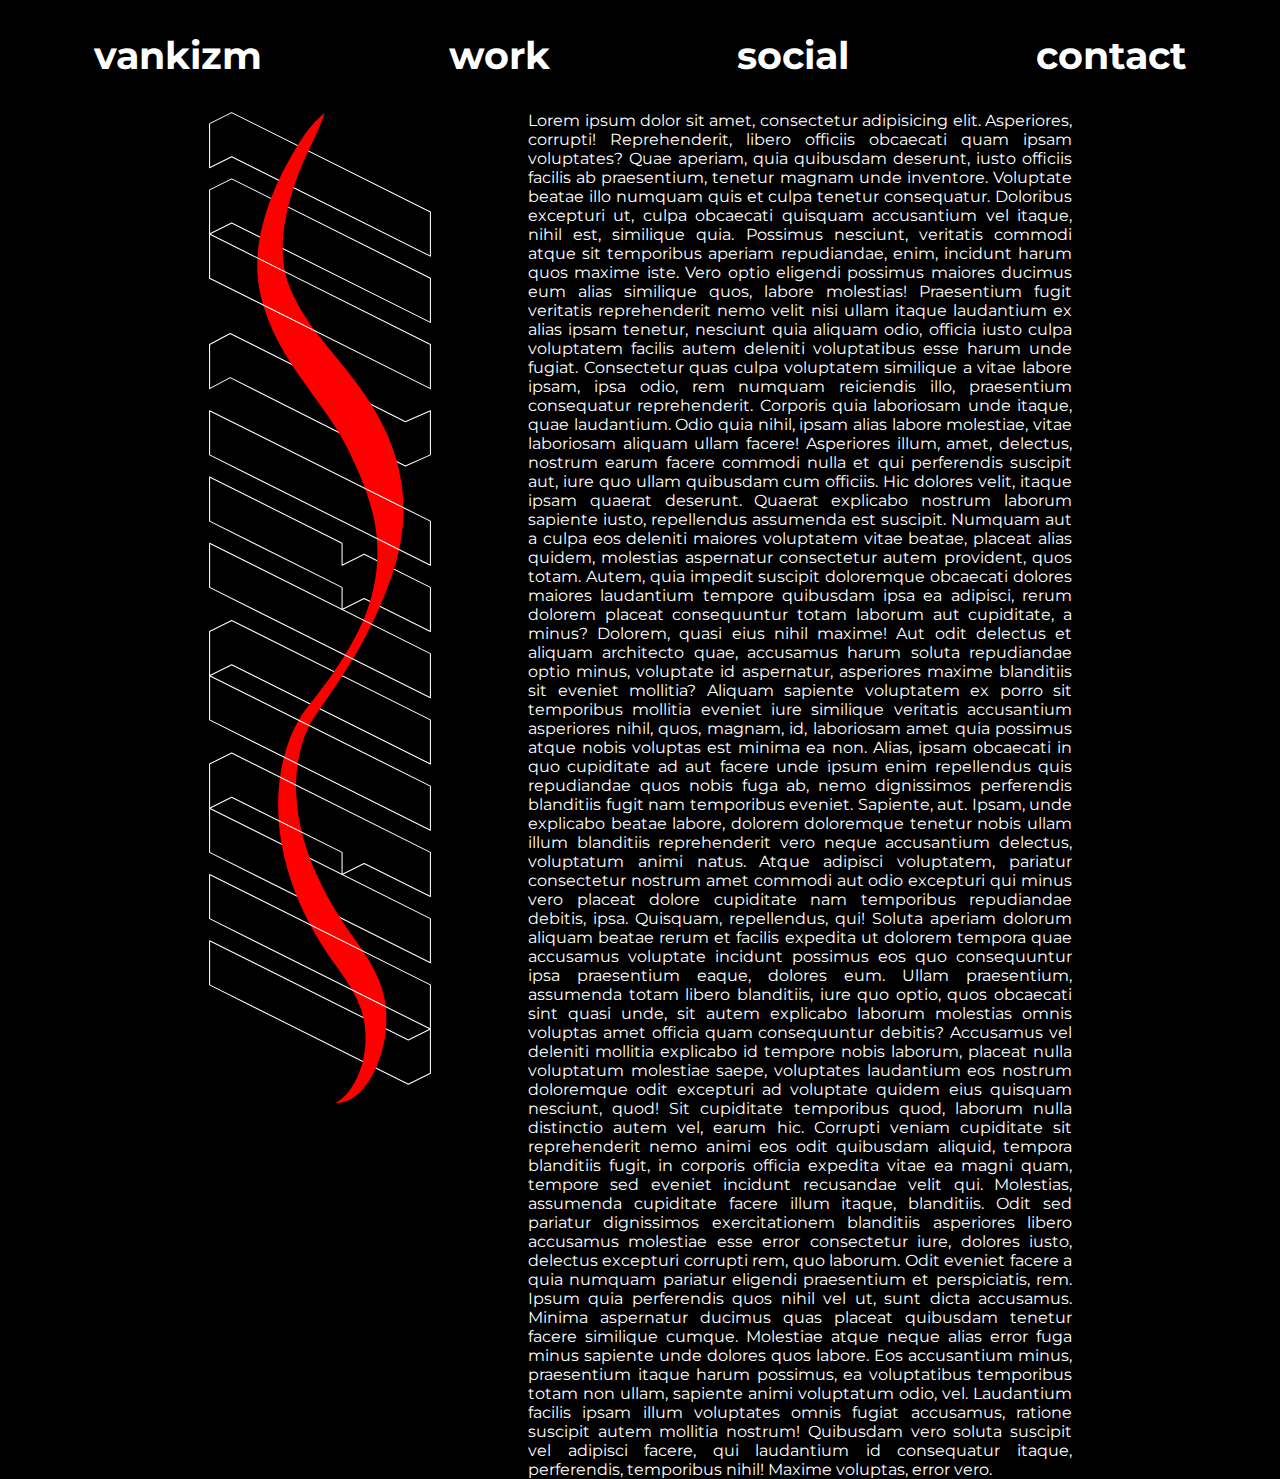
==== p2/index.html @ 058f6bf9 "Multi-page" ====
<!DOCTYPE html>
<html lang="en">
<head>
	<meta charset="UTF-8">
	<meta name="viewport" content="width=device-width, user-scalable=no, initial-scale=1.0, maximum-scale=1.0, minimum-scale=1.0">
	<link rel="stylesheet" href="style2.css">
	<title>vankizm</title>
</head>
<body>
	<header>
		<nav>
			<h2><a href="index.html">vankizm</a></h2>
			<h2><a href="work.html">work</a></h2>
			<h2><a href="social.html">social</a></h2>
			<h2><a href="contact.html">contact</a></h2>
		</nav>
	</header>
	<div class="pre">
		<div class="wrap">
			<svg viewBox="0 0 213 943.118" xml:space="preserve">
				<polygon class="st0" points="22.5,43.5 1.5,54 1.5,12 22.5,1.5 211.5,96 211.5,138 "/>
				<polygon class="st0" points="22.5,106.5 1.5,117 1.5,75 22.5,64.5 211.5,159 211.5,201 "/>
				<polygon class="st0" points="187.721,295.5 211.5,285 211.5,327 187.721,337.5 21.11,253.5 1.5,264 1.5,222 21.11,211.5 "/>
				<polygon class="st0" points="22.5,526.5 1.5,537 1.5,495 22.5,484.5 211.5,579 211.5,621 "/>
				<polygon class="st0" points="190.5,883.5 211.5,873 211.5,915 190.5,925.5 1.5,831 1.5,789 "/>
				<polygon class="st0" points="127.5,411 127.5,432 148.5,421.5 211.5,453 211.5,495 148.5,463.5 127.5,474 127.5,453 1.5,390 1.5,348 "/>
				<polygon class="st0" points="211.5,810 1.5,705 1.5,663 211.5,768 "/>
				<path class="st1" d="M121.098,943.016c0,0,0.207-0.119,0.614-0.354c0.402-0.235,1.036-0.541,1.808-1.029
					c1.512-0.941,3.712-2.461,6.182-4.836c1.259-1.135,2.514-2.632,3.858-4.227c1.306-1.672,2.65-3.539,3.981-5.659
					c1.31-2.147,2.614-4.518,3.868-7.133c0.623-1.31,1.231-2.682,1.828-4.105c0.144-0.359,0.289-0.721,0.435-1.085l0.22-0.547
					l0.055-0.137c-0.108,0.213,0.003-0.029-0.007-0.021l0.114-0.308c0.305-0.822,0.614-1.655,0.928-2.5
					c4.333-12.216,6.561-29.177,3.258-46.364c-0.112-0.532-0.224-1.066-0.336-1.603l-0.168-0.803l-0.083-0.402l-0.042-0.201
					c-0.069-0.45,0.048,0.391,0.014,0.215c-0.304-1.254-0.611-2.517-0.92-3.79l-0.224-0.958c-0.077-0.278-0.158-0.472-0.235-0.712
					c-0.153-0.457-0.307-0.915-0.461-1.375c-0.147-0.457-0.295-0.916-0.444-1.376c-0.189-0.51-0.379-1.022-0.569-1.536
					c-1.483-4.124-3.301-8.207-5.523-12.344c-4.411-8.275-10.301-16.755-17.007-26.261c-6.709-9.454-14.176-20.259-20.91-32.229
					c-1.73-2.915-3.326-5.989-4.977-9.046c-1.687-3.027-3.162-6.264-4.736-9.448c-3.081-6.421-6.022-13.087-8.688-20.033
					c-5.364-13.863-9.871-28.765-12.711-44.562c-2.888-15.761-4.12-32.388-3.216-49.118l0.067-1.567l0.034-0.784
					c0.002-0.098,0.026-0.569,0.032-0.543l0.032-0.368l0.255-2.945l0.125-1.475l0.17-1.599l0.355-3.222
					c0.245-2.14,0.576-4.18,0.863-6.274c0.358-2.074,0.698-4.151,1.097-6.219c1.609-8.269,3.854-16.427,6.72-24.334
					c2.82-7.929,6.464-15.518,10.739-22.62c0.543-0.882,1.067-1.777,1.627-2.645l1.736-2.559c1.122-1.734,2.419-3.315,3.641-4.957
					c2.373-3.026,4.752-6.059,7.135-9.097c9.479-12.085,18.61-24.659,26.952-37.948c4.168-6.644,8.126-13.474,11.794-20.503
					c3.672-6.987,7.08-14.321,9.891-21.751c5.705-14.971,9.4-30.973,10.455-46.868c0.581-7.93,0.456-15.817-0.127-23.452
					c-0.168-1.91-0.277-3.808-0.552-5.685l-0.353-2.807l-0.174-1.396l-0.232-1.385l-0.465-2.752l-0.221-1.368l-0.055-0.341
					c-0.01,0.042-0.054-0.576-0.037,0.008l-0.145-0.764l-0.578-3.055l-0.289-1.526l-0.144-0.763c-0.051-0.235-0.108-0.424-0.162-0.637
					c-0.455-1.675-0.799-3.273-1.246-4.969c-0.488-1.752-0.941-3.494-1.44-5.221c-0.518-1.719-1.035-3.435-1.552-5.149
					c-0.555-1.696-1.108-3.39-1.662-5.082c-2.286-6.732-4.848-13.298-7.583-19.75c-2.74-6.45-5.645-12.797-8.698-19.053
					c-0.745-1.571-1.55-3.114-2.322-4.671c-0.763-1.561-1.579-3.093-2.396-4.62l-1.218-2.292l-1.269-2.259l-1.265-2.256
					c0.052,0.083-0.34-0.585,0.078,0.116l-0.182-0.301l-0.363-0.602l-0.726-1.202c-0.972-1.599-1.93-3.205-2.879-4.813l-0.713-1.204
					l-0.66-1.019l-1.312-2.032c-0.875-1.361-1.748-2.718-2.62-4.073c-0.972-1.418-1.943-2.833-2.911-4.245
					c-3.833-5.674-7.911-11.328-12.014-16.953c-2.071-2.865-4.13-5.714-6.178-8.547c-2.083-2.905-4.162-5.706-6.212-8.648
					c-2.051-2.969-4.095-5.804-6.11-8.841c-2.018-2.995-4.032-5.926-5.949-9.057c-7.768-12.236-14.867-25.273-20.223-39.043
					c-1.435-3.356-2.539-6.938-3.714-10.395c-1.224-3.429-2.056-7.049-2.997-10.542c-0.228-0.876-0.456-1.751-0.683-2.623l-0.458-1.79
					l-0.229-1.189c-0.152-0.792-0.304-1.582-0.456-2.37c-0.153-0.825-0.298-1.458-0.464-2.569c-0.319-2.013-0.63-4.026-0.905-6
					c-0.172-1.847-0.344-3.685-0.515-5.513c-1.025-14.624,0.485-28.177,2.994-40.292c2.507-12.156,6.031-22.991,9.777-32.782
					c7.653-19.502,16.062-34.961,23.446-47.194c3.721-6.094,7.11-11.448,10.331-15.859c3.249-4.388,6.253-7.881,8.824-10.563
					c2.568-2.686,4.671-4.592,6.16-5.799c1.466-1.228,2.28-1.798,2.28-1.798s-1.268,4.217-4.253,11.338
					c-1.493,3.561-3.376,7.88-5.707,12.814c-2.317,4.944-5.134,10.478-7.975,16.867c-2.858,6.372-5.838,13.52-8.72,21.426
					c-2.89,7.896-5.643,16.588-7.939,25.96c-2.263,9.368-4.161,19.424-4.931,29.879c-0.368,5.216-0.576,10.531-0.298,15.824
					c0.249,5.294,0.846,10.573,1.837,15.724c0.277,1.271,0.556,2.548,0.836,3.833c0.323,1.124,0.64,2.217,0.936,3.328
					c0.105,0.463,0.411,1.352,0.639,2.075c0.243,0.756,0.487,1.513,0.731,2.273l0.367,1.14c0.152,0.545-0.105-0.418-0.041-0.233
					l0.099,0.244l0.198,0.488l0.789,1.956c1.077,2.601,2.002,5.269,3.32,7.808c1.242,2.567,2.336,5.206,3.801,7.72
					c1.389,2.544,2.71,5.122,4.313,7.62c0.761,1.262,1.525,2.53,2.292,3.803c0.756,1.274,1.654,2.504,2.475,3.764
					c0.837,1.253,1.677,2.51,2.521,3.772c0.894,1.248,1.792,2.5,2.693,3.756c0.907,1.255,1.783,2.523,2.721,3.78
					c0.958,1.251,1.919,2.507,2.883,3.767c3.848,5.03,7.942,10.161,12.207,15.35c4.34,5.324,8.732,10.712,13.173,16.159
					c4.47,5.665,9.052,11.434,13.571,17.684c1.123,1.566,2.248,3.136,3.376,4.71c1.153,1.709,2.308,3.423,3.466,5.14l1.735,2.595
					l0.866,1.299l0.736,1.185c0.985,1.578,1.966,3.164,2.936,4.765l0.731,1.198l0.366,0.6l0.183,0.3l0.425,0.731l1.516,2.672
					l1.517,2.679l1.471,2.734c0.984,1.822,1.965,3.652,2.898,5.532c0.949,1.867,1.906,3.729,2.779,5.668
					c3.611,7.654,6.818,15.721,9.449,24.166c2.632,8.441,4.71,17.252,6.07,26.307c0.295,2.274,0.591,4.55,0.887,6.829
					c0.226,2.297,0.416,4.603,0.611,6.896c0.135,2.313,0.214,4.637,0.316,6.943c0.064,2.376,0.089,4.879,0.082,7.295l-0.006,0.899
					l-0.041,0.78l-0.082,1.561l-0.164,3.124l-0.041,0.781c0.033,0.842-0.01,0.483-0.012,0.783l-0.034,0.434l-0.137,1.732l-0.296,3.454
					l-0.155,1.72l-0.216,1.712l-0.436,3.412c-0.258,2.273-0.674,4.515-1.043,6.752c-1.528,8.944-3.756,17.585-6.267,25.952
					c-5.101,16.732-11.62,32.316-18.673,47.316c-0.872,1.875-1.771,3.753-2.695,5.625c-0.916,1.883-1.824,3.749-2.733,5.526
					l-1.364,2.704l-1.428,2.774c-0.944,1.818-1.885,3.638-2.872,5.42c-3.889,7.176-7.978,14.166-12.195,21.007
					c-8.433,13.688-17.405,26.744-26.306,39.62c-2.22,3.215-4.528,6.407-6.658,9.553c-0.98,1.549-2.032,3.018-2.918,4.641l-1.38,2.378
					c-0.443,0.806-0.852,1.64-1.279,2.455c-3.399,6.545-6.004,13.601-7.962,20.841c-1.952,7.248-3.218,14.695-3.983,22.14
					c-0.184,1.864-0.313,3.733-0.463,5.589c-0.079,1.859-0.212,3.752-0.25,5.559l-0.05,2.695l-0.024,1.356l0.01,1.482l0.024,2.96
					l0.003,0.37c-0.003,0.272,0.007,0.047,0.014,0.195l0.039,0.692l0.077,1.381c0.596,14.715,3.151,28.951,6.848,42.421
					c3.704,13.482,8.684,26.178,14.238,38.099c2.825,5.936,5.693,11.747,8.772,17.309c1.553,2.774,3.051,5.545,4.665,8.219
					c1.587,2.689,3.11,5.39,4.775,7.958c1.632,2.585,3.228,5.212,4.874,7.592c1.646,2.444,3.129,4.82,4.983,7.399
					c0.882,1.265,1.761,2.524,2.635,3.777l0.651,0.942l0.526,0.74l1.3,1.814c1.724,2.424,3.498,4.825,5.228,7.309
					c6.957,9.82,13.761,20.443,18.651,32.365c2.471,5.913,4.344,12.184,5.614,18.415c0.16,0.779,0.318,1.556,0.477,2.329
					c0.13,0.846,0.26,1.689,0.39,2.529c0.123,0.837,0.245,1.671,0.367,2.502c0.055,0.405,0.126,0.85,0.166,1.219l0.078,0.99
					c0.093,1.319,0.184,2.628,0.276,3.928c-0.003-0.018,0.121,0.986,0.072,0.696l0.01,0.281l0.02,0.561l0.038,1.116
					c0.023,0.741,0.046,1.479,0.068,2.214c0.185,11.772-1.586,22.506-4.178,31.835c-1.3,4.674-2.86,8.996-4.495,13.005
					c-0.855,1.989-1.693,3.916-2.605,5.737c-0.223,0.458-0.445,0.913-0.665,1.366c-0.243,0.46-0.484,0.917-0.723,1.371
					c-0.24,0.451-0.478,0.9-0.715,1.345c-0.238,0.45-0.474,0.894-0.695,1.248c-0.45,0.755-0.893,1.5-1.331,2.235l-0.164,0.275
					c-0.056,0.104,0.011-0.039-0.147,0.268l-0.093,0.146l-0.37,0.582c-0.246,0.385-0.49,0.768-0.733,1.147
					c-0.987,1.504-1.98,2.929-3.013,4.243c-2.04,2.649-4.142,4.93-6.218,6.864c-2.086,1.929-4.166,3.483-6.123,4.75
					c-1.992,1.225-3.859,2.16-5.577,2.822c-3.438,1.33-6.163,1.661-7.99,1.742c-0.896,0.04-1.565-0.046-2.018-0.049
					C121.328,943.03,121.098,943.016,121.098,943.016z"/>
				<polygon class="st0" points="22.5,610.5 211.5,705 211.5,747 148.5,715.5 127.5,726 127.5,705 22.5,652.5 1.5,663 1.5,621 "/>
				<polygon class="st0" points="211.5,558 1.5,453 1.5,411 211.5,516 "/>
				<polygon class="st0" points="211.5,684 1.5,579 1.5,537 211.5,642 "/>
				<polygon class="st0" points="211.5,432 1.5,327 1.5,285 211.5,390 "/>
				<polygon class="st0" points="211.5,264 1.5,159 1.5,117 211.5,222 "/>
				<polygon class="st0" points="1.5,726 211.5,831 211.5,873 1.5,768 "/>
			</svg>
		</div>
		<div class="text">
			<p>
				Lorem ipsum dolor sit amet, consectetur adipisicing elit. Asperiores, corrupti! Reprehenderit, libero officiis obcaecati quam ipsam voluptates? Quae aperiam, quia quibusdam deserunt, iusto officiis facilis ab praesentium, tenetur magnam unde inventore. Voluptate beatae illo numquam quis et culpa tenetur consequatur. Doloribus excepturi ut, culpa obcaecati quisquam accusantium vel itaque, nihil est, similique quia. Possimus nesciunt, veritatis commodi atque sit temporibus aperiam repudiandae, enim, incidunt harum quos maxime iste. Vero optio eligendi possimus maiores ducimus eum alias similique quos, labore molestias! Praesentium fugit veritatis reprehenderit nemo velit nisi ullam itaque laudantium ex alias ipsam tenetur, nesciunt quia aliquam odio, officia iusto culpa voluptatem facilis autem deleniti voluptatibus esse harum unde fugiat. Consectetur quas culpa voluptatem similique a vitae labore ipsam, ipsa odio, rem numquam reiciendis illo, praesentium consequatur reprehenderit. Corporis quia laboriosam unde itaque, quae laudantium. Odio quia nihil, ipsam alias labore molestiae, vitae laboriosam aliquam ullam facere! Asperiores illum, amet, delectus, nostrum earum facere commodi nulla et qui perferendis suscipit aut, iure quo ullam quibusdam cum officiis. Hic dolores velit, itaque ipsam quaerat deserunt. Quaerat explicabo nostrum laborum sapiente iusto, repellendus assumenda est suscipit. Numquam aut a culpa eos deleniti maiores voluptatem vitae beatae, placeat alias quidem, molestias aspernatur consectetur autem provident, quos totam. Autem, quia impedit suscipit doloremque obcaecati dolores maiores laudantium tempore quibusdam ipsa ea adipisci, rerum dolorem placeat consequuntur totam laborum aut cupiditate, a minus? Dolorem, quasi eius nihil maxime! Aut odit delectus et aliquam architecto quae, accusamus harum soluta repudiandae optio minus, voluptate id aspernatur, asperiores maxime blanditiis sit eveniet mollitia? Aliquam sapiente voluptatem ex porro sit temporibus mollitia eveniet iure similique veritatis accusantium asperiores nihil, quos, magnam, id, laboriosam amet quia possimus atque nobis voluptas est minima ea non. Alias, ipsam obcaecati in quo cupiditate ad aut facere unde ipsum enim repellendus quis repudiandae quos nobis fuga ab, nemo dignissimos perferendis blanditiis fugit nam temporibus eveniet. Sapiente, aut. Ipsam, unde explicabo beatae labore, dolorem doloremque tenetur nobis ullam illum blanditiis reprehenderit vero neque accusantium delectus, voluptatum animi natus. Atque adipisci voluptatem, pariatur consectetur nostrum amet commodi aut odio excepturi qui minus vero placeat dolore cupiditate nam temporibus repudiandae debitis, ipsa. Quisquam, repellendus, qui! Soluta aperiam dolorum aliquam beatae rerum et facilis expedita ut dolorem tempora quae accusamus voluptate incidunt possimus eos quo consequuntur ipsa praesentium eaque, dolores eum. Ullam praesentium, assumenda totam libero blanditiis, iure quo optio, quos obcaecati sint quasi unde, sit autem explicabo laborum molestias omnis voluptas amet officia quam consequuntur debitis? Accusamus vel deleniti mollitia explicabo id tempore nobis laborum, placeat nulla voluptatum molestiae saepe, voluptates laudantium eos nostrum doloremque odit excepturi ad voluptate quidem eius quisquam nesciunt, quod! Sit cupiditate temporibus quod, laborum nulla distinctio autem vel, earum hic. Corrupti veniam cupiditate sit reprehenderit nemo animi eos odit quibusdam aliquid, tempora blanditiis fugit, in corporis officia expedita vitae ea magni quam, tempore sed eveniet incidunt recusandae velit qui. Molestias, assumenda cupiditate facere illum itaque, blanditiis. Odit sed pariatur dignissimos exercitationem blanditiis asperiores libero accusamus molestiae esse error consectetur iure, dolores iusto, delectus excepturi corrupti rem, quo laborum. Odit eveniet facere a quia numquam pariatur eligendi praesentium et perspiciatis, rem. Ipsum quia perferendis quos nihil vel ut, sunt dicta accusamus. Minima aspernatur ducimus quas placeat quibusdam tenetur facere similique cumque. Molestiae atque neque alias error fuga minus sapiente unde dolores quos labore. Eos accusantium minus, praesentium itaque harum possimus, ea voluptatibus temporibus totam non ullam, sapiente animi voluptatum odio, vel. Laudantium facilis ipsam illum voluptates omnis fugiat accusamus, ratione suscipit autem mollitia nostrum! Quibusdam vero soluta suscipit vel adipisci facere, qui laudantium id consequatur itaque, perferendis, temporibus nihil! Maxime voluptas, error vero.
			</p>
		</div>
	</div>
</body>
</html>
---- p2/style2.css ----
@import url('https://fonts.googleapis.com/css?family=Montserrat');

*{

	-webkit-font-smoothing: antialiased;
	-moz-font-smoothing: antialiased;
	-o-font-smoothing: antialiased;
	font-smoothing: antialiased;
	text-rendering: optimizeLegibility;
}

body{
	padding: 0;
	margin: 0;
	text-align: center;
	height: 100%;
	background-color: #000;
	color: #fff;
	text-decoration: none;
	font-family: 'Montserrat', sans-serif;
}

h2{font-size: 5vw;}

a{color:#fff; text-decoration: none;}

a:hover{background-color: #ff0000;}

::selection{background-color: #ff0000;}

nav{display: flex; justify-content: space-around;}

nav a{padding: .2em;}

.pre{width: 100%; margin: 0 auto;}

.wrap svg{padding: 0 3em;}

.st0{
	fill:none;
	stroke:#fff;
	stroke-linejoin:round;
	stroke-miterlimit:10;
	-webkit-animation: stroke 15s ease-in-out infinite alternate;
	-o-animation: stroke 15s ease-in-out infinite alternate;
	animation: stroke 15s ease-in-out infinite alternate;
}

@keyframes stroke{
	0%{stroke-width: 0;}
	33%{stroke-width: 1;}
	66%{stroke-width: 0;}
	100%{stroke-width: 3;}
}

.st1{fill:#FF0000;}

.text p{padding: 0 3em; margin: 0; text-align: justify;}

.insta{padding: 0 3em;}

.twitter{padding: 0 3em;}

.container {
  max-width: 400px;
  width: 100%;
  margin: 0 auto;
  position: relative;
}

#contact {
  margin: auto;
  box-sizing: border-box;
  -webkit-box-sizing: border-box;
  -moz-box-sizing: border-box;
}

#contact h3 {
  display: block;
  font-size: 30px;
  font-weight: 300;
  margin-bottom: 10px;
}

#contact h4 {
  margin: 5px 0 15px;
  display: block;
  font-size: 13px;
  font-weight: 400;
}

fieldset {
  border: none !important;
  margin: 0 0 10px;
  min-width: 100%;
  padding: 0;
  width: 100%;
  box-sizing: border-box;
  -webkit-box-sizing: border-box;
  -moz-box-sizing: border-box;
}

#contact input[type="text"],
#contact input[type="email"],
#contact input[type="tel"],
#contact input[type="url"],
#contact textarea {
  width: 100%;
  border: 1px solid #ff0000;
  background: #000;
  color: #fff;
  margin: 0;
  padding: 5px;
  box-sizing: border-box;
  -webkit-box-sizing: border-box;
  -moz-box-sizing: border-box;
}

#contact input[type="text"]:hover,
#contact input[type="email"]:hover,
#contact input[type="tel"]:hover,
#contact input[type="url"]:hover,
#contact textarea:hover {
  -webkit-transition: border-color 0.3s ease-in-out;
  -moz-transition: border-color 0.3s ease-in-out;
  transition: border-color 0.3s ease-in-out;
  border: 1px solid #fff;
}

#contact textarea {
  height: 100px;
  max-width: 100%;
  resize: none;
}

#contact button[type="submit"] {
  cursor: pointer;
  width: 100%;
  border: none;
  background: #ff0000;
  color: #FFF;
  margin: 0 0 5px;
  padding: 10px;
  font-size: 15px;
}

#contact button[type="submit"]:hover {
  background: #ff0000;
  -webkit-transition: background 0.3s ease-in-out;
  -moz-transition: background 0.3s ease-in-out;
  transition: background-color 0.3s ease-in-out;
}

#contact button[type="submit"]:active {
  box-shadow: inset 0 1px 3px rgba(0, 0, 0, 0.5);
}

#contact input:focus,
#contact textarea:focus {
  outline: 0;
  border: 1px solid #fff;
}

::-webkit-input-placeholder {
  color: #fff;
}

:-moz-placeholder {
  color: #fff;
}

::-moz-placeholder {
  color: #fff;
}

:-ms-input-placeholder {
  color: #fff;
}

@media (min-width: 765px){

h2{font-size: 3vw;}

.pre{
	width: 90%;
	display: grid;
	grid-template-columns: 1fr 2fr;
}

}

@media (min-width: 1024px){

.pre{width: 75%;}

}
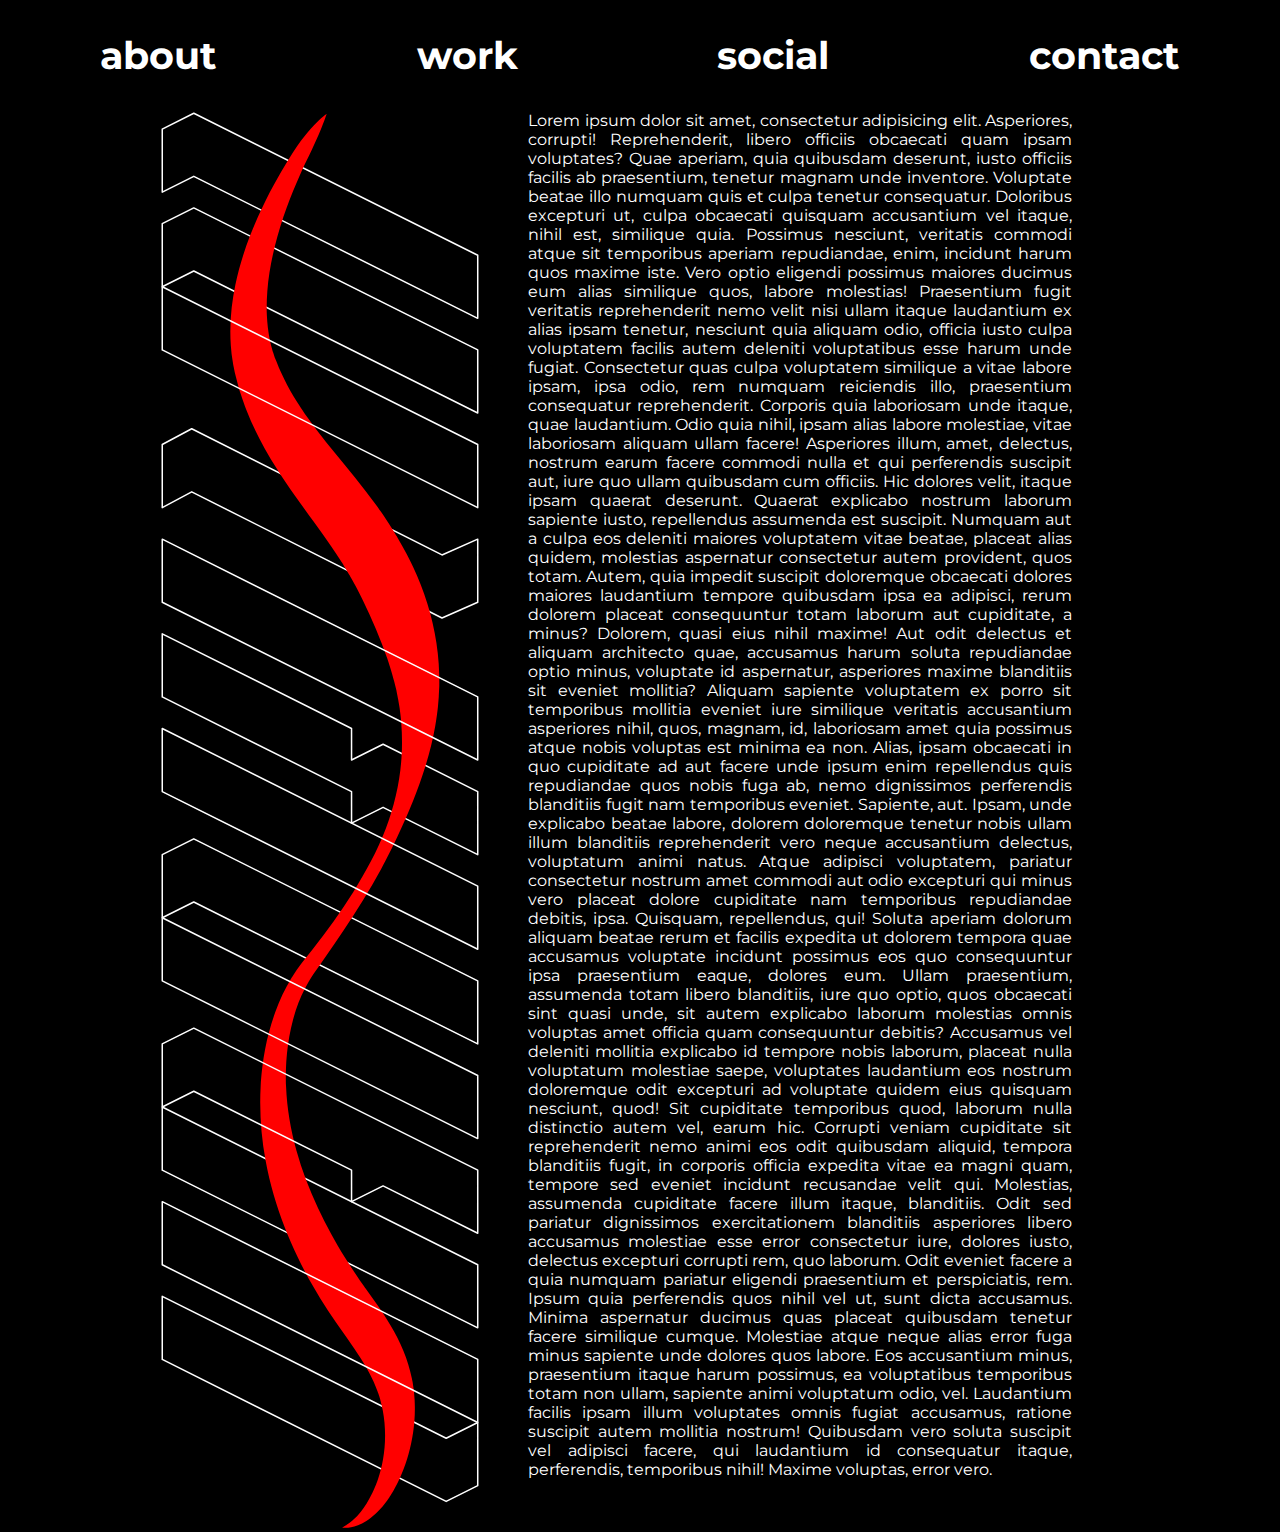
==== commit ccbbf565: ""Work" Structure Update" ====
--- a/p2/index.html
+++ b/p2/index.html
@@ -9,7 +9,7 @@
 <body>
 	<header>
 		<nav>
-			<h2><a href="index.html">vankizm</a></h2>
+			<h2><a href="index.html">about</a></h2>
 			<h2><a href="work.html">work</a></h2>
 			<h2><a href="social.html">social</a></h2>
 			<h2><a href="contact.html">contact</a></h2>
--- a/p2/style2.css
+++ b/p2/style2.css
@@ -1,7 +1,6 @@
 @import url('https://fonts.googleapis.com/css?family=Montserrat');
 
 *{
-
 	-webkit-font-smoothing: antialiased;
 	-moz-font-smoothing: antialiased;
 	-o-font-smoothing: antialiased;
@@ -34,7 +33,7 @@
 
 .pre{width: 100%; margin: 0 auto;}
 
-.wrap svg{padding: 0 3em;}
+/*.wrap svg{padding: 0 3em;}*/
 
 .st0{
 	fill:none;
@@ -55,11 +54,17 @@
 
 .st1{fill:#FF0000;}
 
+.wrap{display: none;}
+
 .text p{padding: 0 3em; margin: 0; text-align: justify;}
 
+/* SOCIAL */
+
 .insta{padding: 0 3em;}
 
 .twitter{padding: 0 3em;}
+
+/* CONTACT */
 
 .container {
   max-width: 400px;
@@ -177,9 +182,31 @@
   color: #fff;
 }
 
+/* WORK */
+
+.card{
+  margin: 2em;
+}
+
+.card .ima img{
+  display: block;
+  width: 100%;
+  height: auto;
+}
+
+.caption{
+  padding: 1.5em;
+}
+
+.caption p{
+  text-align: center;
+}
+
 @media (min-width: 765px){
 
 h2{font-size: 3vw;}
+
+.wrap{display: block;}
 
 .pre{
 	width: 90%;
